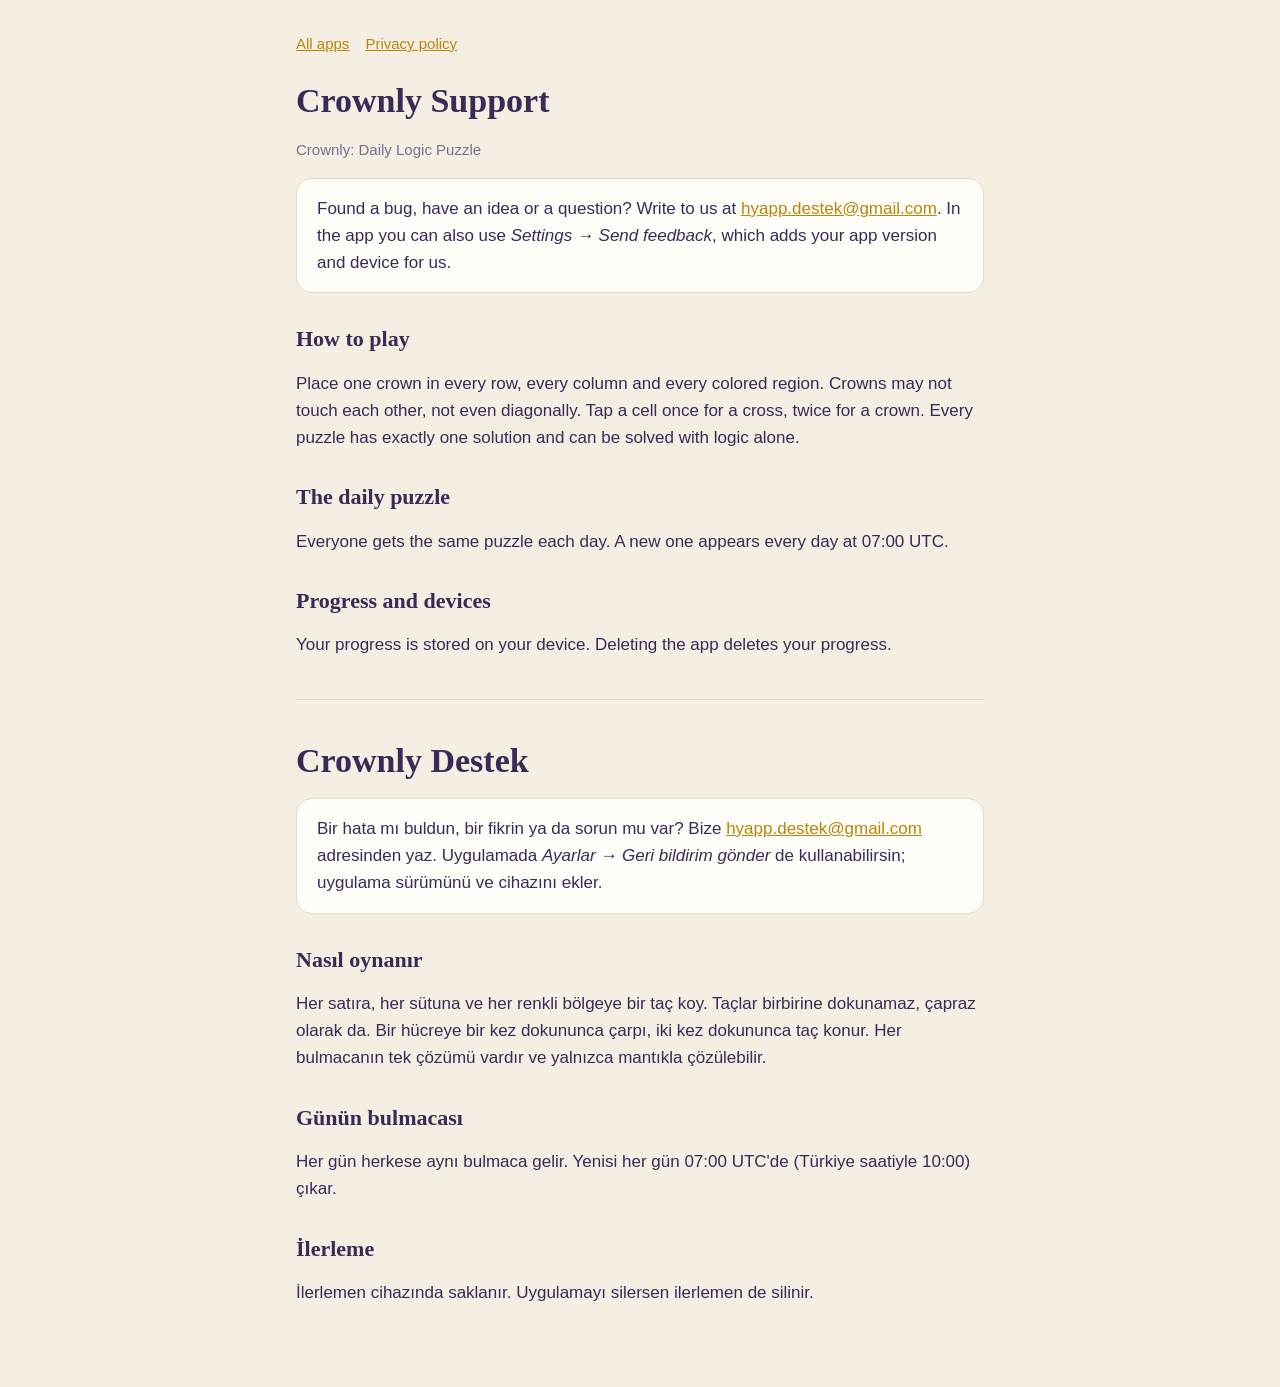
==== crownly/index.html @ 10e1df2b "Support site: Crownly support and privacy policy (EN + TR) Co-Authored-By: Claude Opus 5.5 <noreply@" ====
<!doctype html>
<html lang="en">
<head>
  <meta charset="utf-8">
  <meta name="viewport" content="width=device-width, initial-scale=1">
  <title>Crownly Support</title>
  <link rel="stylesheet" href="../style.css">
</head>
<body>
<main>
  <nav><a href="../">All apps</a><a href="privacy.html">Privacy policy</a></nav>
  <h1>Crownly Support</h1>
  <p class="muted">Crownly: Daily Logic Puzzle</p>

  <div class="card">
    <p style="margin:0">Found a bug, have an idea or a question? Write to us at
      <a href="mailto:hyapp.destek@gmail.com?subject=Crownly">hyapp.destek@gmail.com</a>.
      In the app you can also use <em>Settings → Send feedback</em>, which adds your app version and device for us.</p>
  </div>

  <h2>How to play</h2>
  <p>Place one crown in every row, every column and every colored region. Crowns may not touch each other, not even
    diagonally. Tap a cell once for a cross, twice for a crown. Every puzzle has exactly one solution and can be
    solved with logic alone.</p>

  <h2>The daily puzzle</h2>
  <p>Everyone gets the same puzzle each day. A new one appears every day at 07:00 UTC.</p>

  <h2>Progress and devices</h2>
  <p>Your progress is stored on your device. Deleting the app deletes your progress.</p>

  <hr>

  <h1>Crownly Destek</h1>
  <div class="card">
    <p style="margin:0">Bir hata mı buldun, bir fikrin ya da sorun mu var? Bize
      <a href="mailto:hyapp.destek@gmail.com?subject=Crownly">hyapp.destek@gmail.com</a> adresinden yaz.
      Uygulamada <em>Ayarlar → Geri bildirim gönder</em> de kullanabilirsin; uygulama sürümünü ve cihazını ekler.</p>
  </div>
  <h2>Nasıl oynanır</h2>
  <p>Her satıra, her sütuna ve her renkli bölgeye bir taç koy. Taçlar birbirine dokunamaz, çapraz olarak da.
    Bir hücreye bir kez dokununca çarpı, iki kez dokununca taç konur. Her bulmacanın tek çözümü vardır ve yalnızca
    mantıkla çözülebilir.</p>
  <h2>Günün bulmacası</h2>
  <p>Her gün herkese aynı bulmaca gelir. Yenisi her gün 07:00 UTC'de (Türkiye saatiyle 10:00) çıkar.</p>
  <h2>İlerleme</h2>
  <p>İlerlemen cihazında saklanır. Uygulamayı silersen ilerlemen de silinir.</p>
</main>
</body>
</html>
---- style.css ----
:root {
  --bg: #f4eee3;
  --card: #fffdf8;
  --ink: #3b2a57;
  --muted: #7a6f8f;
  --gold: #b8860b;
  --border: #e4dccd;
}
@media (prefers-color-scheme: dark) {
  :root { --bg: #1d1528; --card: #281e37; --ink: #efe8f8; --muted: #b3a8c6; --gold: #e8c45c; --border: #3a2e4c; }
}
* { box-sizing: border-box; }
body {
  margin: 0;
  background: var(--bg);
  color: var(--ink);
  font: 17px/1.6 -apple-system, BlinkMacSystemFont, "Segoe UI", Roboto, sans-serif;
}
main { max-width: 720px; margin: 0 auto; padding: 32px 16px 64px; }
h1, h2 { font-family: "New York", Georgia, "Times New Roman", serif; line-height: 1.25; }
h1 { font-size: 34px; margin: 0 0 4px; }
h2 { font-size: 22px; margin: 32px 0 8px; }
p, li { color: var(--ink); }
.muted { color: var(--muted); font-size: 15px; }
a { color: var(--gold); }
.card {
  background: var(--card);
  border: 1px solid var(--border);
  border-radius: 16px;
  padding: 16px 20px;
  margin: 16px 0;
}
nav { font-size: 15px; margin-bottom: 24px; }
nav a { margin-right: 16px; }
hr { border: 0; border-top: 1px solid var(--border); margin: 40px 0; }
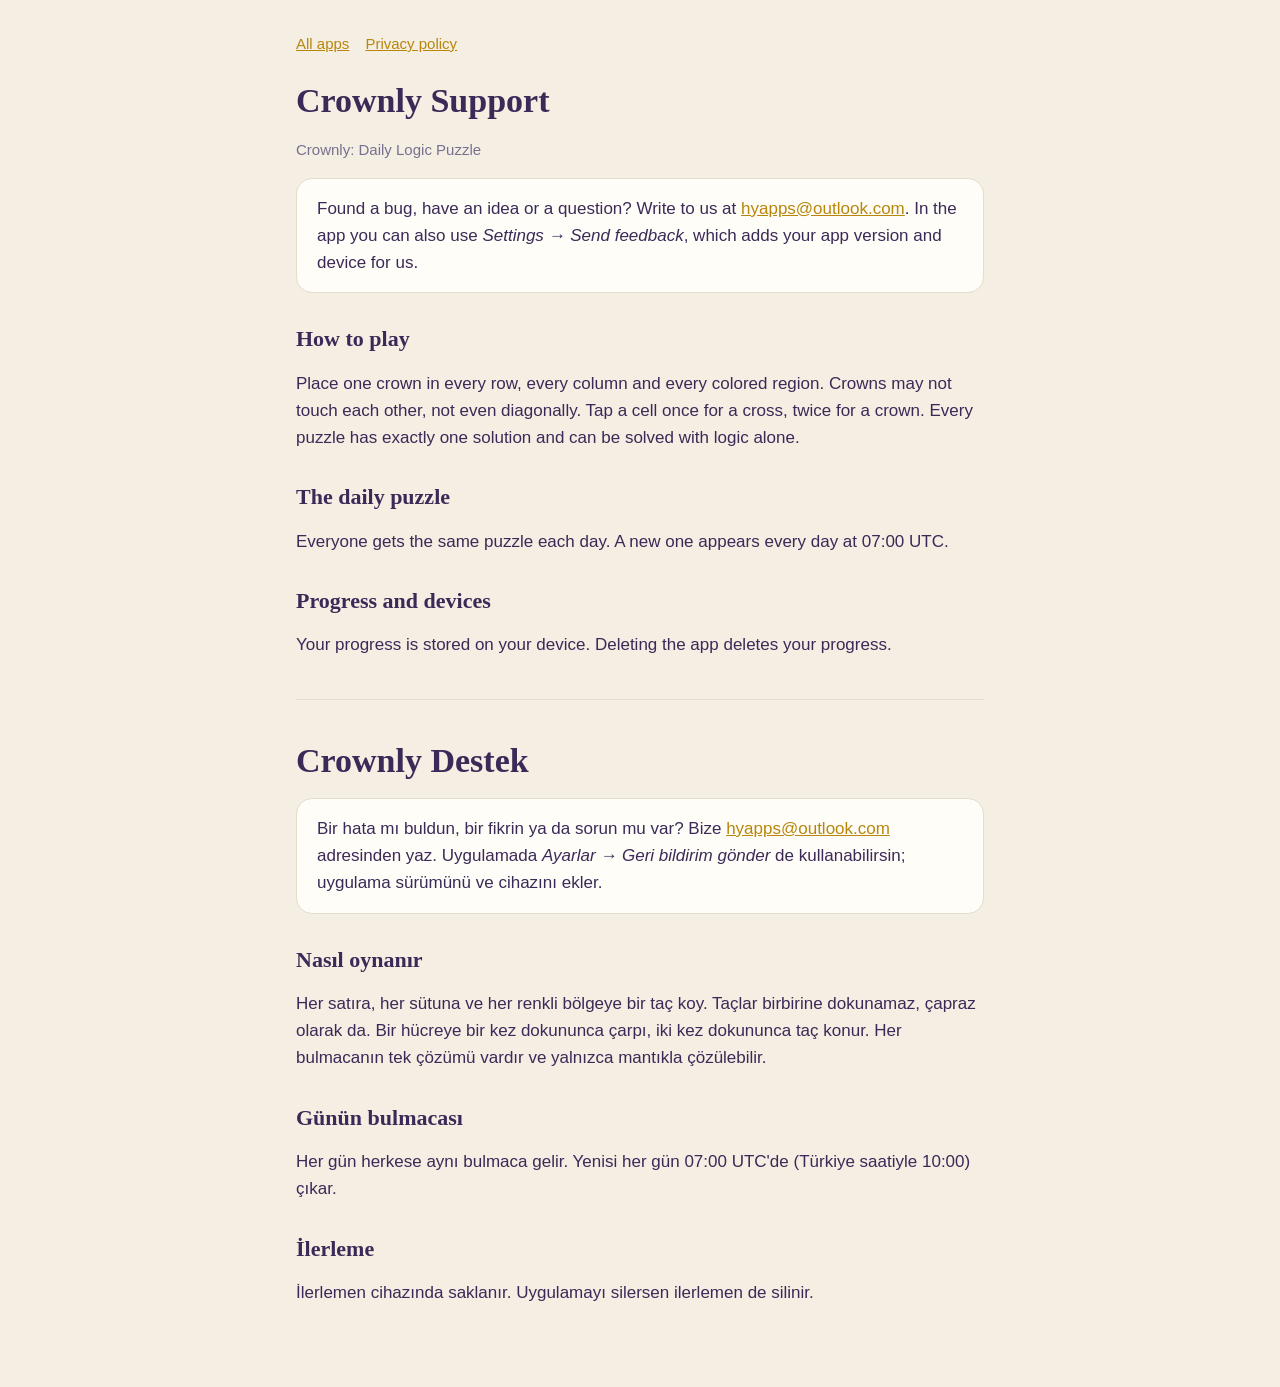
==== commit 31e27165: "Support e-mail: hyapps@outlook.com" ====
--- a/crownly/index.html
+++ b/crownly/index.html
@@ -14,7 +14,7 @@
 
   <div class="card">
     <p style="margin:0">Found a bug, have an idea or a question? Write to us at
-      <a href="mailto:hyapp.destek@gmail.com?subject=Crownly">hyapp.destek@gmail.com</a>.
+      <a href="mailto:hyapps@outlook.com?subject=Crownly">hyapps@outlook.com</a>.
       In the app you can also use <em>Settings → Send feedback</em>, which adds your app version and device for us.</p>
   </div>
 
@@ -34,7 +34,7 @@
   <h1>Crownly Destek</h1>
   <div class="card">
     <p style="margin:0">Bir hata mı buldun, bir fikrin ya da sorun mu var? Bize
-      <a href="mailto:hyapp.destek@gmail.com?subject=Crownly">hyapp.destek@gmail.com</a> adresinden yaz.
+      <a href="mailto:hyapps@outlook.com?subject=Crownly">hyapps@outlook.com</a> adresinden yaz.
       Uygulamada <em>Ayarlar → Geri bildirim gönder</em> de kullanabilirsin; uygulama sürümünü ve cihazını ekler.</p>
   </div>
   <h2>Nasıl oynanır</h2>
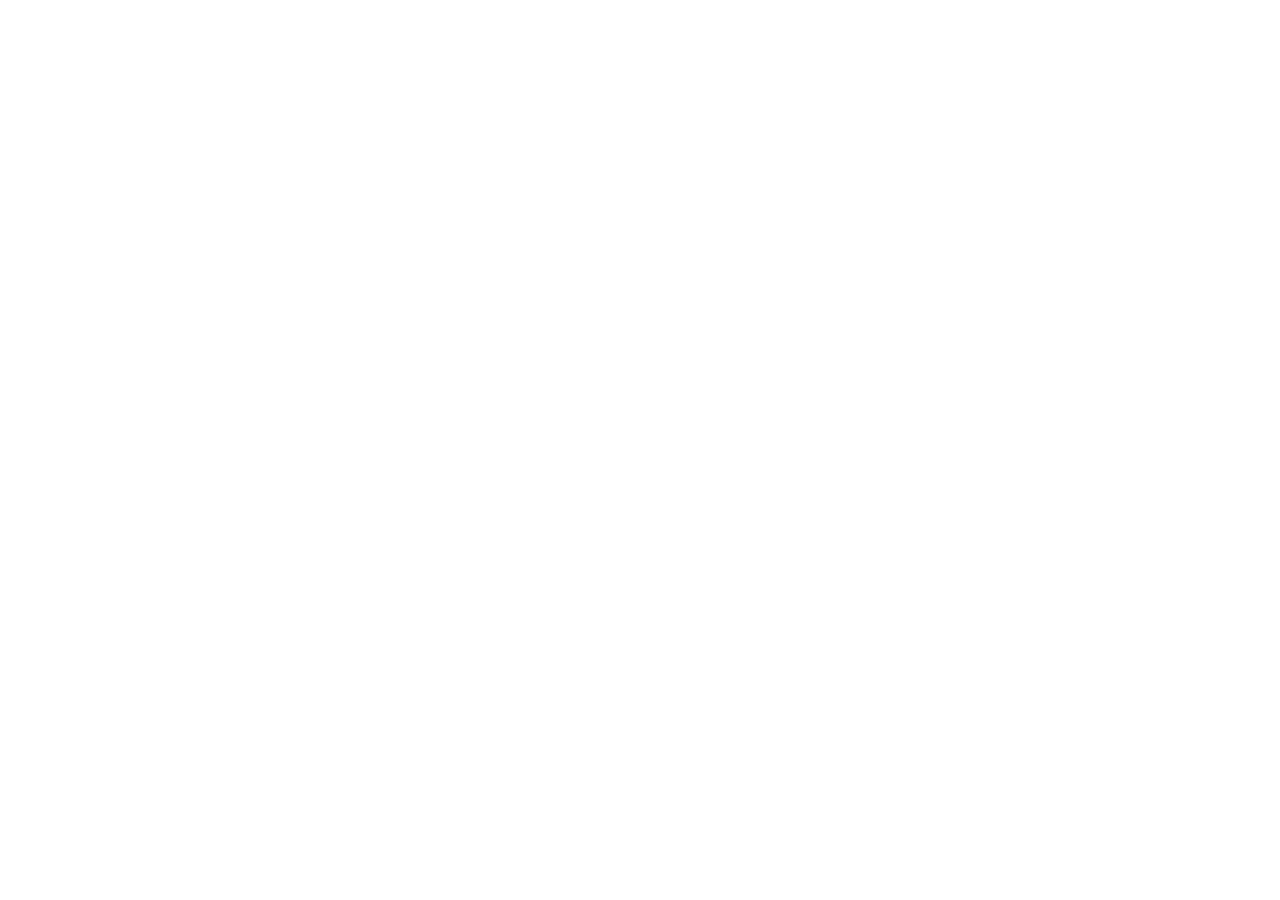
==== commit 0daf713a: "Redirect old support pages to hyapps.app Co-Authored-By: Claude Opus 5.5 <noreply@anthropic.com>" ====
--- a/crownly/index.html
+++ b/crownly/index.html
@@ -2,49 +2,13 @@
 <html lang="en">
 <head>
   <meta charset="utf-8">
-  <meta name="viewport" content="width=device-width, initial-scale=1">
-  <title>Crownly Support</title>
-  <link rel="stylesheet" href="../style.css">
+  <title>Moved to hyapps.app</title>
+  <meta name="robots" content="noindex">
+  <link rel="canonical" href="https://hyapps.app/crownly/">
+  <meta http-equiv="refresh" content="0; url=https://hyapps.app/crownly/">
+  <script>location.replace("https://hyapps.app/crownly/" + location.hash);</script>
 </head>
 <body>
-<main>
-  <nav><a href="../">All apps</a><a href="privacy.html">Privacy policy</a></nav>
-  <h1>Crownly Support</h1>
-  <p class="muted">Crownly: Daily Logic Puzzle</p>
-
-  <div class="card">
-    <p style="margin:0">Found a bug, have an idea or a question? Write to us at
-      <a href="mailto:hyapps@outlook.com?subject=Crownly">hyapps@outlook.com</a>.
-      In the app you can also use <em>Settings → Send feedback</em>, which adds your app version and device for us.</p>
-  </div>
-
-  <h2>How to play</h2>
-  <p>Place one crown in every row, every column and every colored region. Crowns may not touch each other, not even
-    diagonally. Tap a cell once for a cross, twice for a crown. Every puzzle has exactly one solution and can be
-    solved with logic alone.</p>
-
-  <h2>The daily puzzle</h2>
-  <p>Everyone gets the same puzzle each day. A new one appears every day at 07:00 UTC.</p>
-
-  <h2>Progress and devices</h2>
-  <p>Your progress is stored on your device. Deleting the app deletes your progress.</p>
-
-  <hr>
-
-  <h1>Crownly Destek</h1>
-  <div class="card">
-    <p style="margin:0">Bir hata mı buldun, bir fikrin ya da sorun mu var? Bize
-      <a href="mailto:hyapps@outlook.com?subject=Crownly">hyapps@outlook.com</a> adresinden yaz.
-      Uygulamada <em>Ayarlar → Geri bildirim gönder</em> de kullanabilirsin; uygulama sürümünü ve cihazını ekler.</p>
-  </div>
-  <h2>Nasıl oynanır</h2>
-  <p>Her satıra, her sütuna ve her renkli bölgeye bir taç koy. Taçlar birbirine dokunamaz, çapraz olarak da.
-    Bir hücreye bir kez dokununca çarpı, iki kez dokununca taç konur. Her bulmacanın tek çözümü vardır ve yalnızca
-    mantıkla çözülebilir.</p>
-  <h2>Günün bulmacası</h2>
-  <p>Her gün herkese aynı bulmaca gelir. Yenisi her gün 07:00 UTC'de (Türkiye saatiyle 10:00) çıkar.</p>
-  <h2>İlerleme</h2>
-  <p>İlerlemen cihazında saklanır. Uygulamayı silersen ilerlemen de silinir.</p>
-</main>
+  <p>This page has moved to <a href="https://hyapps.app/crownly/">https://hyapps.app/crownly/</a>.</p>
 </body>
 </html>
